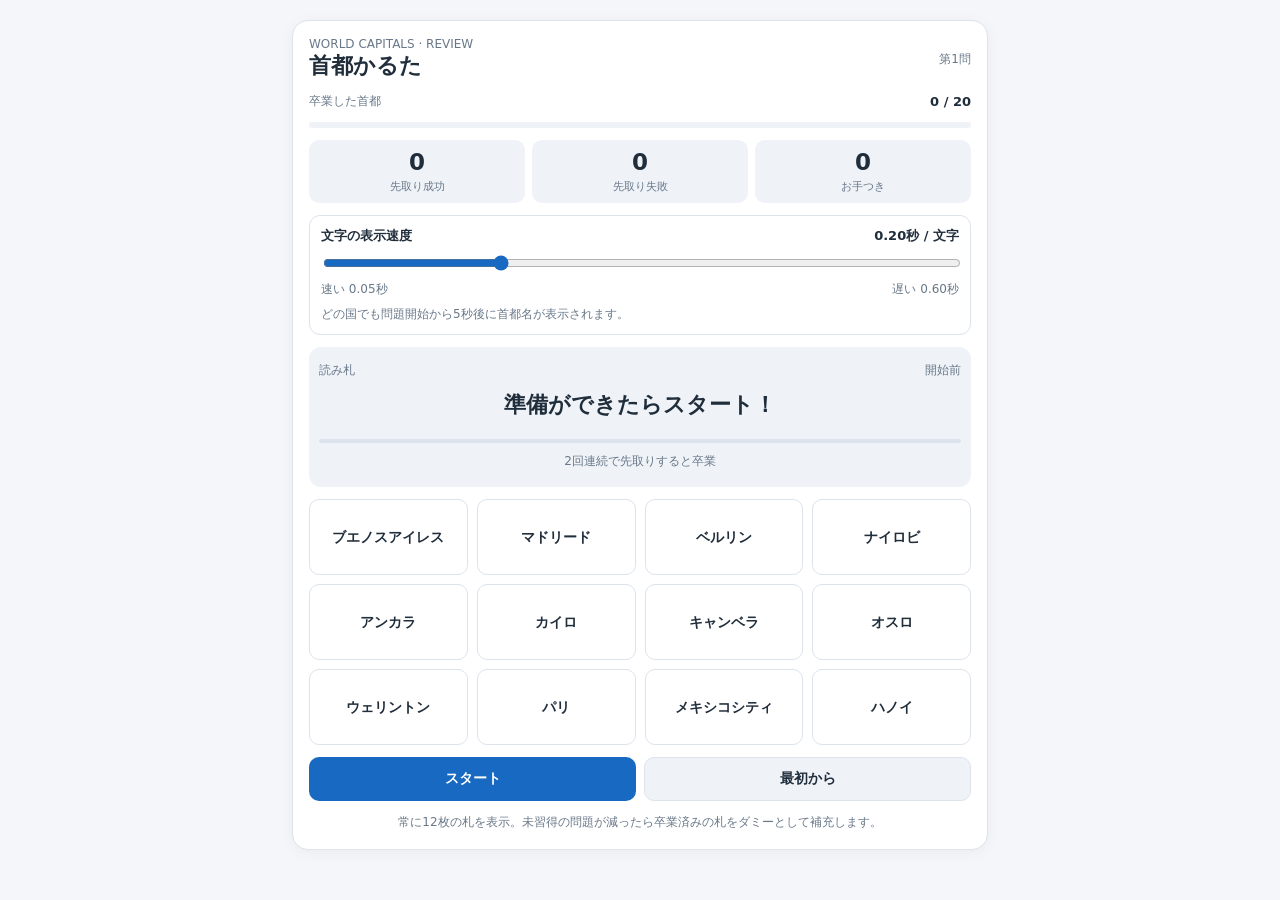
==== capital-karuta.html @ da80e565 "Initial commit: document and prepare capital karuta for Pages" ====
<!doctype html>
<html lang="ja">
<head>
<meta charset="utf-8">
<meta name="viewport" content="width=device-width,initial-scale=1,viewport-fit=cover">
<title>CAPITAL KARUTA｜首都かるた</title>
<style>
:root{color-scheme:light;--bg:#f4f6f9;--card:#fff;--panel:#eff3f8;--text:#202d3b;--muted:#697889;--border:#dce3ec;--accent:#1769c2;--green:#168558}
*{box-sizing:border-box}
body{margin:0;background:var(--bg);color:var(--text);font-family:system-ui,-apple-system,"Hiragino Kaku Gothic ProN","Yu Gothic",sans-serif}
main{max-width:720px;margin:20px auto;padding:0 12px 24px}
.panel{background:var(--card);border:1px solid var(--border);border-radius:16px;padding:16px;display:grid;gap:12px;box-shadow:0 3px 16px #1b33450b}
.top,.spread{display:flex;align-items:center;justify-content:space-between;gap:10px}
.muted{color:var(--muted);font-size:12px}.heading{font-size:22px;font-weight:800}
.track{height:6px;border-radius:99px;background:var(--panel);overflow:hidden}.track>div{height:100%;width:0;background:var(--green);transition:width .2s}
.stats{display:grid;grid-template-columns:repeat(3,minmax(0,1fr));gap:7px}.stat{background:var(--panel);border-radius:10px;text-align:center;padding:9px 3px}.stat strong{font-size:23px;display:block;font-variant-numeric:tabular-nums}.stat span{font-size:11px;color:var(--muted)}
.settings{border:1px solid var(--border);border-radius:11px;padding:11px;display:grid;gap:8px}input[type=range]{width:100%;accent-color:var(--accent)}
.reader{background:var(--panel);border-radius:12px;padding:14px 10px;text-align:center;display:grid;gap:9px;min-height:140px;align-content:center}.sentence{font-size:clamp(17px,4vw,22px);font-weight:750;line-height:1.5;min-height:42px;overflow-wrap:anywhere}.clockline{height:4px;background:var(--border);border-radius:8px;overflow:hidden}.clockline>div{height:100%;width:0;background:var(--green)}.status{color:var(--muted);font-size:12px;min-height:20px;line-height:1.5}
.cards{display:grid;grid-template-columns:repeat(3,minmax(0,1fr));gap:7px}.tile{font:inherit;color:var(--text);background:var(--card);border:1px solid var(--border);border-radius:10px;padding:6px 3px;min-height:68px;line-height:1.3;font-size:clamp(11px,2.8vw,14px);font-weight:650;overflow-wrap:anywhere;cursor:pointer;touch-action:manipulation}.tile:disabled{cursor:default}.tile:not(:disabled):active{transform:scale(.97)}.tile.bad{border-color:#c9694e;background:#cd694b2e}.tile.good{border:2px solid var(--green);background:#16a76524}.tile.bye{border:2px solid var(--green);background:#16a76535}
.buttons{display:flex;gap:8px}.btn{flex:1;font:inherit;font-weight:700;font-size:14px;padding:12px 8px;border-radius:10px;border:1px solid var(--border);background:var(--panel);color:var(--text);cursor:pointer}.btn.primary{background:var(--accent);color:#fff;border-color:transparent}.btn:disabled{opacity:.45;cursor:default}.hidden{display:none!important}.results{text-align:center;padding:18px 8px;display:grid;gap:12px}
@media(min-width:550px){.cards{grid-template-columns:repeat(4,minmax(0,1fr));gap:9px}.tile{min-height:76px}}@media(max-width:365px){.panel{padding:10px}.cards{gap:5px}.tile{min-height:60px}}@media(prefers-color-scheme:dark){:root{color-scheme:dark;--bg:#111820;--card:#1d2731;--panel:#283541;--text:#edf3fa;--muted:#b2c0cb;--border:#40505e;--accent:#377fd3;--green:#4cce99}}
</style>
</head>
<body>
<main>
<div class="panel">
  <div class="top"><div><div class="muted">WORLD CAPITALS · REVIEW</div><div class="heading">首都かるた</div></div><div class="muted" id="turn">第1問</div></div>
  <div class="spread"><span class="muted">卒業した首都</span><strong id="mastered" style="font-size:13px">0 / 20</strong></div>
  <div class="track"><div id="progress"></div></div>
  <div class="stats"><div class="stat"><strong id="early">0</strong><span>先取り成功</span></div><div class="stat"><strong id="late">0</strong><span>先取り失敗</span></div><div class="stat"><strong id="wrong">0</strong><span>お手つき</span></div></div>
  <div class="settings"><div class="spread"><strong style="font-size:13px">文字の表示速度</strong><strong id="speed-text" style="font-size:13px">0.20秒 / 文字</strong></div><input id="speed" type="range" min="50" max="600" step="25" value="200" aria-label="文字の表示速度"><div class="spread muted"><span>速い 0.05秒</span><span>遅い 0.60秒</span></div><div class="muted">どの国でも問題開始から5秒後に首都名が表示されます。</div></div>
  <div id="play" style="display:grid;gap:12px"><div class="reader"><div class="spread"><span class="muted">読み札</span><span class="muted" id="clock">開始前</span></div><div class="sentence" id="sentence">準備ができたらスタート！</div><div class="clockline"><div id="timefill"></div></div><div class="status" id="status" aria-live="polite">2回連続で先取りすると卒業</div></div><div class="cards" id="cards"></div><div class="buttons"><button class="btn primary" id="start">スタート</button><button class="btn" id="reset">最初から</button></div></div>
  <div id="finish" class="results hidden"><div style="font-size:36px">🏆</div><div style="font-size:23px;font-weight:800">全20か国を卒業！</div><div id="summary" style="font-size:14px;line-height:1.9"></div><button class="btn primary" id="again">もう一度遊ぶ</button></div>
  <div class="muted" style="text-align:center;line-height:1.65">常に12枚の札を表示。未習得の問題が減ったら卒業済みの札をダミーとして補充します。</div>
</div>
</main>
<script>
(()=>{'use strict';
const $=id=>document.getElementById(id);
const raw=[
 ['オーストラリア','キャンベラ'],['カナダ','オタワ'],
 ['ブラジル','ブラジリア'],['トルコ','アンカラ'],
 ['モロッコ','ラバト'],['エジプト','カイロ'],
 ['ケニア','ナイロビ'],['タイ','バンコク'],
 ['ベトナム','ハノイ'],['韓国','ソウル'],
 ['アルゼンチン','ブエノスアイレス'],
 ['ニュージーランド','ウェリントン'],
 ['フランス','パリ'],['イタリア','ローマ'],
 ['ドイツ','ベルリン'],['スペイン','マドリード'],
 ['インド','ニューデリー'],['フィリピン','マニラ'],
 ['ノルウェー','オスロ'],['メキシコ','メキシコシティ']
];
const shuffle=arr=>{const a=[...arr];for(let i=a.length-1;i>0;i--){const j=Math.floor(Math.random()*(i+1));[a[i],a[j]]=[a[j],a[i]]}return a};
let all=[],waiting=[],slots=[],current=null,mode='idle';
let speed=200,turn=0,mastered=0,early=0,late=0,wrong=0,wrongThis=0;
let previousId=-1,startedAt=0,readTimer=null,advanceTimer=null,feedbackTimers=[];
function clearTimers(){if(readTimer!==null)clearInterval(readTimer);if(advanceTimer!==null)clearTimeout(advanceTimer);feedbackTimers.forEach(clearTimeout);feedbackTimers=[];readTimer=null;advanceTimer=null}
function newItem(pair,id){return{id,country:pair[0],capital:pair[1],streak:0,attempts:0,due:0,mastered:false}}
function stats(){$('turn').textContent='第'+(turn+1)+'問';$('mastered').textContent=mastered+' / '+all.length;$('progress').style.width=(100*mastered/all.length)+'%';$('early').textContent=early;$('late').textContent=late;$('wrong').textContent=wrong}
function makeTile(entry){const b=document.createElement('button');b.type='button';b.className='tile';b.textContent=entry.item.capital;b.disabled=mode!=='reading';b.addEventListener('click',()=>pick(entry,b));entry.button=b;return b}
function init(){clearTimers();all=raw.map(newItem);const shuffled=shuffle(all);slots=shuffled.slice(0,12).map(item=>({item,dummy:false,button:null}));waiting=shuffled.slice(12);mode='idle';current=null;turn=mastered=early=late=wrong=0;previousId=-1;$('play').classList.remove('hidden');$('finish').classList.add('hidden');$('sentence').textContent='準備ができたらスタート！';$('status').textContent='2回連続で先取りすると卒業';$('clock').textContent='開始前';$('timefill').style.width='0%';$('start').textContent='スタート';$('start').disabled=false;$('cards').replaceChildren();slots.forEach(entry=>$('cards').appendChild(makeTile(entry)));stats()}
function chooseQuestion(){const candidates=slots.filter(s=>!s.dummy).map(s=>s.item);if(!candidates.length)return null;let eligible=candidates.filter(x=>x.due<=turn);if(!eligible.length){const soonest=Math.min(...candidates.map(x=>x.due));eligible=candidates.filter(x=>x.due===soonest)}const others=eligible.filter(x=>x.id!==previousId);if(others.length)eligible=others;const seen=eligible.filter(x=>x.attempts>0),fresh=eligible.filter(x=>x.attempts===0);if(seen.length&&fresh.length)eligible=Math.random()<.7?seen:fresh;return shuffle(eligible)[0]}
function sentence(x){return x.country+'の首都は'+x.capital+'。'}
function renderReading(){if(mode!=='reading')return;const elapsed=performance.now()-startedAt;const prefix=Array.from(current.country+'の首都は');const suffix=Array.from(current.capital+'。');const prefixInterval=Math.min(speed,4700/prefix.length);let out='';if(elapsed<5000){const n=Math.min(prefix.length,Math.floor(elapsed/prefixInterval)+1);out=prefix.slice(0,n).join('');if(n===prefix.length)out+='……';$('clock').textContent=((5000-elapsed)/1000).toFixed(1)+'秒';$('timefill').style.width=(100*elapsed/5000)+'%'}else{const n=Math.min(suffix.length,Math.floor((elapsed-5000)/speed)+1);out=prefix.join('')+suffix.slice(0,n).join('');$('timefill').style.width='100%';$('clock').textContent=n===suffix.length?'読了':'答え表示中';if(n===suffix.length){clearInterval(readTimer);readTimer=null;$('status').textContent='首都名が表示されました。札を探そう！'}}$('sentence').textContent=out}
function begin(){clearTimers();if(mastered===all.length){finish();return}current=chooseQuestion();if(!current){finish();return}mode='reading';wrongThis=0;$('sentence').textContent='▍';$('clock').textContent='5.0秒';$('timefill').style.width='0%';$('status').textContent=current.attempts>0?'復習問題。先取りできるかな？':'わかったら札をタップ！';$('start').disabled=true;$('start').textContent='進行中';slots.forEach(s=>{s.button.disabled=false;s.button.classList.remove('bad','good','bye')});stats();startedAt=performance.now();renderReading();readTimer=setInterval(renderReading,40)}
function replaceGraduated(item){const pos=slots.findIndex(s=>s.item===item&&!s.dummy);if(pos<0)return;const old=slots[pos];let replacement;if(waiting.length){replacement={item:waiting.shift(),dummy:false,button:null}}else{const visibleIds=new Set(slots.filter((s,i)=>i!==pos).map(s=>s.item.id));const options=all.filter(x=>x.mastered&&!visibleIds.has(x.id));const dummy=shuffle(options)[0]||item;replacement={item:dummy,dummy:true,button:null}}slots[pos]=replacement;old.button.replaceWith(makeTile(replacement))}
function pick(entry,b){if(mode!=='reading'||b.disabled)return;if(entry.item!==current||entry.dummy){wrong++;wrongThis++;stats();b.classList.add('bad');const task=setTimeout(()=>b.classList.remove('bad'),350);feedbackTimers.push(task);$('status').textContent='お手つき！ 別の札を探そう';return}const success=performance.now()-startedAt<5000&&wrongThis===0;clearTimers();mode='answered';current.attempts++;if(success){early++;current.streak++}else{late++;current.streak=0}slots.forEach(s=>s.button.disabled=true);b.classList.add('good');$('sentence').textContent=sentence(current);$('clock').textContent=success?'先取り成功':'正解';$('timefill').style.width='100%';const graduation=current.streak>=2;if(graduation){current.mastered=true;mastered++;b.classList.add('bye');$('status').textContent='🎉 2回連続先取り！ この首都は卒業！'}else if(success){$('status').textContent='★ 先取り成功！ あと1回で卒業'}else{$('status').textContent='答えを確認。数問後に復習しよう'}const finishedItem=current;previousId=finishedItem.id;turn++;if(!graduation)finishedItem.due=turn+2+Math.floor(Math.random()*3);stats();advanceTimer=setTimeout(()=>{if(graduation)replaceGraduated(finishedItem);if(mastered===all.length)finish();else begin()},950)}
function finish(){clearTimers();mode='finished';$('play').classList.add('hidden');$('finish').classList.remove('hidden');$('progress').style.width='100%';$('mastered').textContent=all.length+' / '+all.length;$('summary').innerHTML='出題数：<strong>'+turn+'問</strong><br>先取り成功：<strong>'+early+'回</strong><br>先取り失敗：<strong>'+late+'回</strong><br>お手つき：<strong>'+wrong+'回</strong>'}
$('start').addEventListener('click',()=>{if(mode==='idle')begin()});$('reset').addEventListener('click',init);$('again').addEventListener('click',init);$('speed').addEventListener('input',e=>{speed=Number(e.target.value);$('speed-text').textContent=(speed/1000).toFixed(2)+'秒 / 文字'});init();
})();
</script>
</body>
</html>
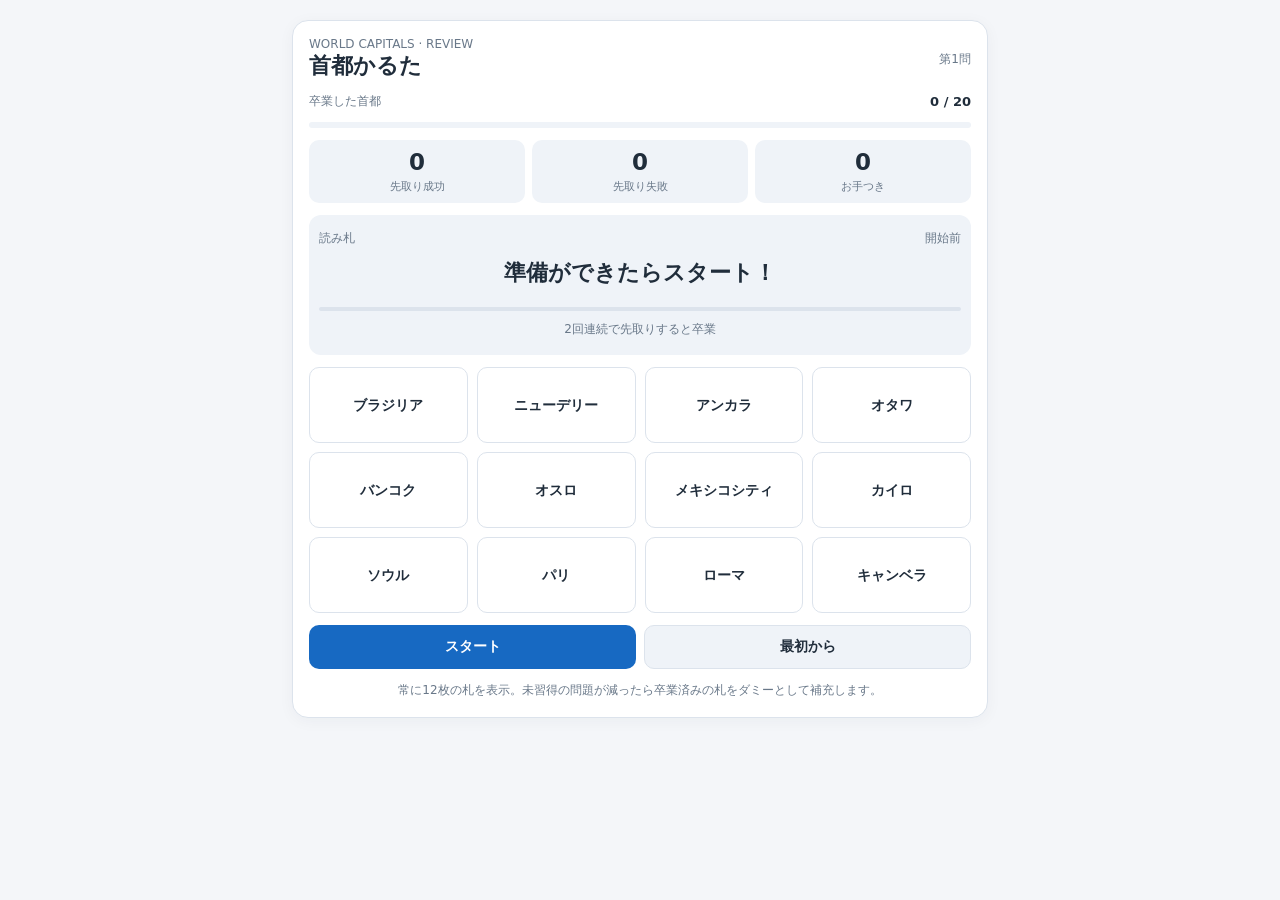
==== commit ff435b19: "Fix reading speed at 0.4 seconds and remove speed controls" ====
--- a/capital-karuta.html
+++ b/capital-karuta.html
@@ -14,7 +14,6 @@
 .muted{color:var(--muted);font-size:12px}.heading{font-size:22px;font-weight:800}
 .track{height:6px;border-radius:99px;background:var(--panel);overflow:hidden}.track>div{height:100%;width:0;background:var(--green);transition:width .2s}
 .stats{display:grid;grid-template-columns:repeat(3,minmax(0,1fr));gap:7px}.stat{background:var(--panel);border-radius:10px;text-align:center;padding:9px 3px}.stat strong{font-size:23px;display:block;font-variant-numeric:tabular-nums}.stat span{font-size:11px;color:var(--muted)}
-.settings{border:1px solid var(--border);border-radius:11px;padding:11px;display:grid;gap:8px}input[type=range]{width:100%;accent-color:var(--accent)}
 .reader{background:var(--panel);border-radius:12px;padding:14px 10px;text-align:center;display:grid;gap:9px;min-height:140px;align-content:center}.sentence{font-size:clamp(17px,4vw,22px);font-weight:750;line-height:1.5;min-height:42px;overflow-wrap:anywhere}.clockline{height:4px;background:var(--border);border-radius:8px;overflow:hidden}.clockline>div{height:100%;width:0;background:var(--green)}.status{color:var(--muted);font-size:12px;min-height:20px;line-height:1.5}
 .cards{display:grid;grid-template-columns:repeat(3,minmax(0,1fr));gap:7px}.tile{font:inherit;color:var(--text);background:var(--card);border:1px solid var(--border);border-radius:10px;padding:6px 3px;min-height:68px;line-height:1.3;font-size:clamp(11px,2.8vw,14px);font-weight:650;overflow-wrap:anywhere;cursor:pointer;touch-action:manipulation}.tile:disabled{cursor:default}.tile:not(:disabled):active{transform:scale(.97)}.tile.bad{border-color:#c9694e;background:#cd694b2e}.tile.good{border:2px solid var(--green);background:#16a76524}.tile.bye{border:2px solid var(--green);background:#16a76535}
 .buttons{display:flex;gap:8px}.btn{flex:1;font:inherit;font-weight:700;font-size:14px;padding:12px 8px;border-radius:10px;border:1px solid var(--border);background:var(--panel);color:var(--text);cursor:pointer}.btn.primary{background:var(--accent);color:#fff;border-color:transparent}.btn:disabled{opacity:.45;cursor:default}.hidden{display:none!important}.results{text-align:center;padding:18px 8px;display:grid;gap:12px}
@@ -28,7 +27,6 @@
   <div class="spread"><span class="muted">卒業した首都</span><strong id="mastered" style="font-size:13px">0 / 20</strong></div>
   <div class="track"><div id="progress"></div></div>
   <div class="stats"><div class="stat"><strong id="early">0</strong><span>先取り成功</span></div><div class="stat"><strong id="late">0</strong><span>先取り失敗</span></div><div class="stat"><strong id="wrong">0</strong><span>お手つき</span></div></div>
-  <div class="settings"><div class="spread"><strong style="font-size:13px">文字の表示速度</strong><strong id="speed-text" style="font-size:13px">0.20秒 / 文字</strong></div><input id="speed" type="range" min="50" max="600" step="25" value="200" aria-label="文字の表示速度"><div class="spread muted"><span>速い 0.05秒</span><span>遅い 0.60秒</span></div><div class="muted">どの国でも問題開始から5秒後に首都名が表示されます。</div></div>
   <div id="play" style="display:grid;gap:12px"><div class="reader"><div class="spread"><span class="muted">読み札</span><span class="muted" id="clock">開始前</span></div><div class="sentence" id="sentence">準備ができたらスタート！</div><div class="clockline"><div id="timefill"></div></div><div class="status" id="status" aria-live="polite">2回連続で先取りすると卒業</div></div><div class="cards" id="cards"></div><div class="buttons"><button class="btn primary" id="start">スタート</button><button class="btn" id="reset">最初から</button></div></div>
   <div id="finish" class="results hidden"><div style="font-size:36px">🏆</div><div style="font-size:23px;font-weight:800">全20か国を卒業！</div><div id="summary" style="font-size:14px;line-height:1.9"></div><button class="btn primary" id="again">もう一度遊ぶ</button></div>
   <div class="muted" style="text-align:center;line-height:1.65">常に12枚の札を表示。未習得の問題が減ったら卒業済みの札をダミーとして補充します。</div>
@@ -52,7 +50,8 @@
 ];
 const shuffle=arr=>{const a=[...arr];for(let i=a.length-1;i>0;i--){const j=Math.floor(Math.random()*(i+1));[a[i],a[j]]=[a[j],a[i]]}return a};
 let all=[],waiting=[],slots=[],current=null,mode='idle';
-let speed=200,turn=0,mastered=0,early=0,late=0,wrong=0,wrongThis=0;
+const speed=400;
+let turn=0,mastered=0,early=0,late=0,wrong=0,wrongThis=0;
 let previousId=-1,startedAt=0,readTimer=null,advanceTimer=null,feedbackTimers=[];
 function clearTimers(){if(readTimer!==null)clearInterval(readTimer);if(advanceTimer!==null)clearTimeout(advanceTimer);feedbackTimers.forEach(clearTimeout);feedbackTimers=[];readTimer=null;advanceTimer=null}
 function newItem(pair,id){return{id,country:pair[0],capital:pair[1],streak:0,attempts:0,due:0,mastered:false}}
@@ -66,7 +65,7 @@
 function replaceGraduated(item){const pos=slots.findIndex(s=>s.item===item&&!s.dummy);if(pos<0)return;const old=slots[pos];let replacement;if(waiting.length){replacement={item:waiting.shift(),dummy:false,button:null}}else{const visibleIds=new Set(slots.filter((s,i)=>i!==pos).map(s=>s.item.id));const options=all.filter(x=>x.mastered&&!visibleIds.has(x.id));const dummy=shuffle(options)[0]||item;replacement={item:dummy,dummy:true,button:null}}slots[pos]=replacement;old.button.replaceWith(makeTile(replacement))}
 function pick(entry,b){if(mode!=='reading'||b.disabled)return;if(entry.item!==current||entry.dummy){wrong++;wrongThis++;stats();b.classList.add('bad');const task=setTimeout(()=>b.classList.remove('bad'),350);feedbackTimers.push(task);$('status').textContent='お手つき！ 別の札を探そう';return}const success=performance.now()-startedAt<5000&&wrongThis===0;clearTimers();mode='answered';current.attempts++;if(success){early++;current.streak++}else{late++;current.streak=0}slots.forEach(s=>s.button.disabled=true);b.classList.add('good');$('sentence').textContent=sentence(current);$('clock').textContent=success?'先取り成功':'正解';$('timefill').style.width='100%';const graduation=current.streak>=2;if(graduation){current.mastered=true;mastered++;b.classList.add('bye');$('status').textContent='🎉 2回連続先取り！ この首都は卒業！'}else if(success){$('status').textContent='★ 先取り成功！ あと1回で卒業'}else{$('status').textContent='答えを確認。数問後に復習しよう'}const finishedItem=current;previousId=finishedItem.id;turn++;if(!graduation)finishedItem.due=turn+2+Math.floor(Math.random()*3);stats();advanceTimer=setTimeout(()=>{if(graduation)replaceGraduated(finishedItem);if(mastered===all.length)finish();else begin()},950)}
 function finish(){clearTimers();mode='finished';$('play').classList.add('hidden');$('finish').classList.remove('hidden');$('progress').style.width='100%';$('mastered').textContent=all.length+' / '+all.length;$('summary').innerHTML='出題数：<strong>'+turn+'問</strong><br>先取り成功：<strong>'+early+'回</strong><br>先取り失敗：<strong>'+late+'回</strong><br>お手つき：<strong>'+wrong+'回</strong>'}
-$('start').addEventListener('click',()=>{if(mode==='idle')begin()});$('reset').addEventListener('click',init);$('again').addEventListener('click',init);$('speed').addEventListener('input',e=>{speed=Number(e.target.value);$('speed-text').textContent=(speed/1000).toFixed(2)+'秒 / 文字'});init();
+$('start').addEventListener('click',()=>{if(mode==='idle')begin()});$('reset').addEventListener('click',init);$('again').addEventListener('click',init);init();
 })();
 </script>
 </body>
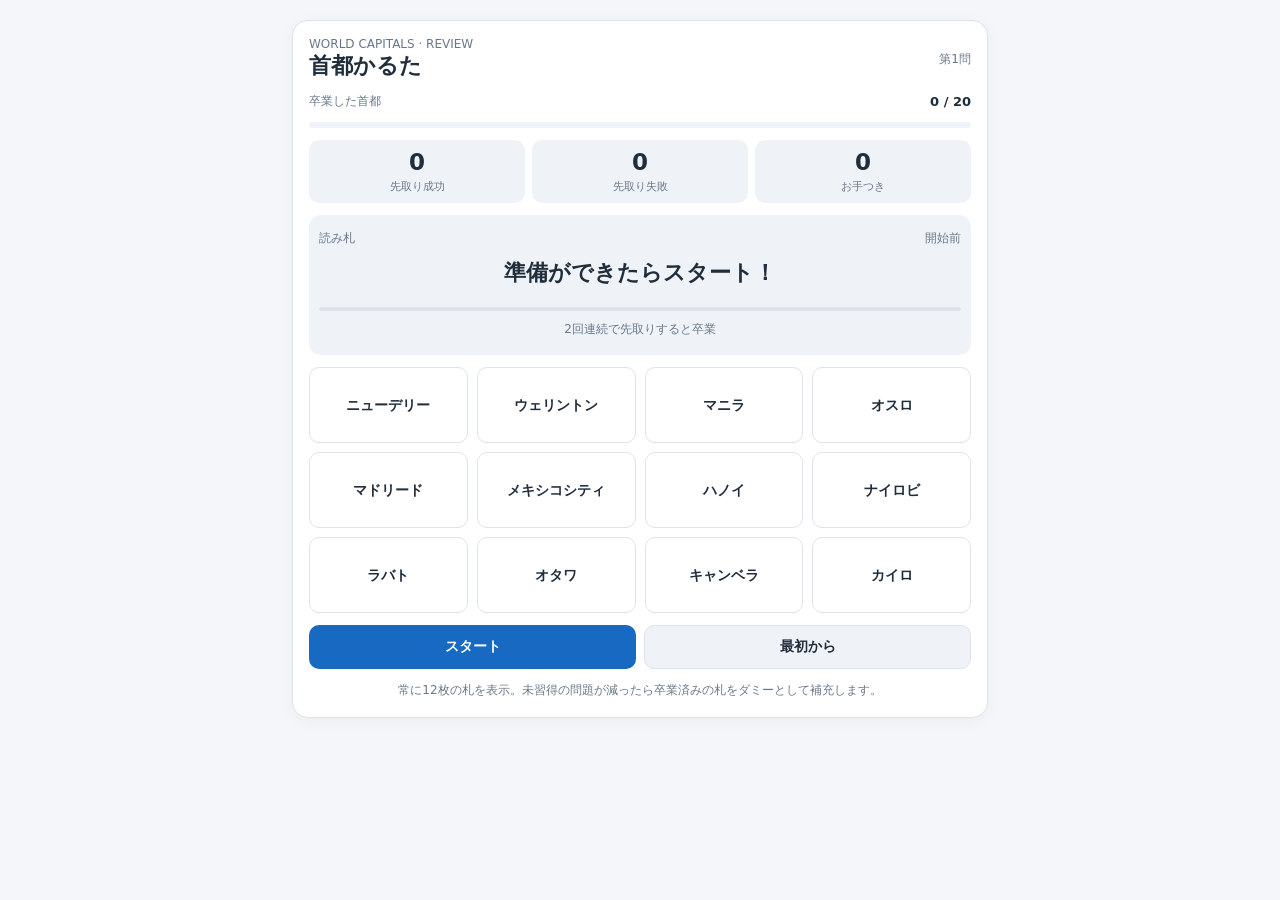
==== commit 5e24b0a4: "Extract game JavaScript into a separate file" ====
--- a/capital-karuta.html
+++ b/capital-karuta.html
@@ -32,41 +32,6 @@
   <div class="muted" style="text-align:center;line-height:1.65">常に12枚の札を表示。未習得の問題が減ったら卒業済みの札をダミーとして補充します。</div>
 </div>
 </main>
-<script>
-(()=>{'use strict';
-const $=id=>document.getElementById(id);
-const raw=[
- ['オーストラリア','キャンベラ'],['カナダ','オタワ'],
- ['ブラジル','ブラジリア'],['トルコ','アンカラ'],
- ['モロッコ','ラバト'],['エジプト','カイロ'],
- ['ケニア','ナイロビ'],['タイ','バンコク'],
- ['ベトナム','ハノイ'],['韓国','ソウル'],
- ['アルゼンチン','ブエノスアイレス'],
- ['ニュージーランド','ウェリントン'],
- ['フランス','パリ'],['イタリア','ローマ'],
- ['ドイツ','ベルリン'],['スペイン','マドリード'],
- ['インド','ニューデリー'],['フィリピン','マニラ'],
- ['ノルウェー','オスロ'],['メキシコ','メキシコシティ']
-];
-const shuffle=arr=>{const a=[...arr];for(let i=a.length-1;i>0;i--){const j=Math.floor(Math.random()*(i+1));[a[i],a[j]]=[a[j],a[i]]}return a};
-let all=[],waiting=[],slots=[],current=null,mode='idle';
-const speed=400;
-let turn=0,mastered=0,early=0,late=0,wrong=0,wrongThis=0;
-let previousId=-1,startedAt=0,readTimer=null,advanceTimer=null,feedbackTimers=[];
-function clearTimers(){if(readTimer!==null)clearInterval(readTimer);if(advanceTimer!==null)clearTimeout(advanceTimer);feedbackTimers.forEach(clearTimeout);feedbackTimers=[];readTimer=null;advanceTimer=null}
-function newItem(pair,id){return{id,country:pair[0],capital:pair[1],streak:0,attempts:0,due:0,mastered:false}}
-function stats(){$('turn').textContent='第'+(turn+1)+'問';$('mastered').textContent=mastered+' / '+all.length;$('progress').style.width=(100*mastered/all.length)+'%';$('early').textContent=early;$('late').textContent=late;$('wrong').textContent=wrong}
-function makeTile(entry){const b=document.createElement('button');b.type='button';b.className='tile';b.textContent=entry.item.capital;b.disabled=mode!=='reading';b.addEventListener('click',()=>pick(entry,b));entry.button=b;return b}
-function init(){clearTimers();all=raw.map(newItem);const shuffled=shuffle(all);slots=shuffled.slice(0,12).map(item=>({item,dummy:false,button:null}));waiting=shuffled.slice(12);mode='idle';current=null;turn=mastered=early=late=wrong=0;previousId=-1;$('play').classList.remove('hidden');$('finish').classList.add('hidden');$('sentence').textContent='準備ができたらスタート！';$('status').textContent='2回連続で先取りすると卒業';$('clock').textContent='開始前';$('timefill').style.width='0%';$('start').textContent='スタート';$('start').disabled=false;$('cards').replaceChildren();slots.forEach(entry=>$('cards').appendChild(makeTile(entry)));stats()}
-function chooseQuestion(){const candidates=slots.filter(s=>!s.dummy).map(s=>s.item);if(!candidates.length)return null;let eligible=candidates.filter(x=>x.due<=turn);if(!eligible.length){const soonest=Math.min(...candidates.map(x=>x.due));eligible=candidates.filter(x=>x.due===soonest)}const others=eligible.filter(x=>x.id!==previousId);if(others.length)eligible=others;const seen=eligible.filter(x=>x.attempts>0),fresh=eligible.filter(x=>x.attempts===0);if(seen.length&&fresh.length)eligible=Math.random()<.7?seen:fresh;return shuffle(eligible)[0]}
-function sentence(x){return x.country+'の首都は'+x.capital+'。'}
-function renderReading(){if(mode!=='reading')return;const elapsed=performance.now()-startedAt;const prefix=Array.from(current.country+'の首都は');const suffix=Array.from(current.capital+'。');const prefixInterval=Math.min(speed,4700/prefix.length);let out='';if(elapsed<5000){const n=Math.min(prefix.length,Math.floor(elapsed/prefixInterval)+1);out=prefix.slice(0,n).join('');if(n===prefix.length)out+='……';$('clock').textContent=((5000-elapsed)/1000).toFixed(1)+'秒';$('timefill').style.width=(100*elapsed/5000)+'%'}else{const n=Math.min(suffix.length,Math.floor((elapsed-5000)/speed)+1);out=prefix.join('')+suffix.slice(0,n).join('');$('timefill').style.width='100%';$('clock').textContent=n===suffix.length?'読了':'答え表示中';if(n===suffix.length){clearInterval(readTimer);readTimer=null;$('status').textContent='首都名が表示されました。札を探そう！'}}$('sentence').textContent=out}
-function begin(){clearTimers();if(mastered===all.length){finish();return}current=chooseQuestion();if(!current){finish();return}mode='reading';wrongThis=0;$('sentence').textContent='▍';$('clock').textContent='5.0秒';$('timefill').style.width='0%';$('status').textContent=current.attempts>0?'復習問題。先取りできるかな？':'わかったら札をタップ！';$('start').disabled=true;$('start').textContent='進行中';slots.forEach(s=>{s.button.disabled=false;s.button.classList.remove('bad','good','bye')});stats();startedAt=performance.now();renderReading();readTimer=setInterval(renderReading,40)}
-function replaceGraduated(item){const pos=slots.findIndex(s=>s.item===item&&!s.dummy);if(pos<0)return;const old=slots[pos];let replacement;if(waiting.length){replacement={item:waiting.shift(),dummy:false,button:null}}else{const visibleIds=new Set(slots.filter((s,i)=>i!==pos).map(s=>s.item.id));const options=all.filter(x=>x.mastered&&!visibleIds.has(x.id));const dummy=shuffle(options)[0]||item;replacement={item:dummy,dummy:true,button:null}}slots[pos]=replacement;old.button.replaceWith(makeTile(replacement))}
-function pick(entry,b){if(mode!=='reading'||b.disabled)return;if(entry.item!==current||entry.dummy){wrong++;wrongThis++;stats();b.classList.add('bad');const task=setTimeout(()=>b.classList.remove('bad'),350);feedbackTimers.push(task);$('status').textContent='お手つき！ 別の札を探そう';return}const success=performance.now()-startedAt<5000&&wrongThis===0;clearTimers();mode='answered';current.attempts++;if(success){early++;current.streak++}else{late++;current.streak=0}slots.forEach(s=>s.button.disabled=true);b.classList.add('good');$('sentence').textContent=sentence(current);$('clock').textContent=success?'先取り成功':'正解';$('timefill').style.width='100%';const graduation=current.streak>=2;if(graduation){current.mastered=true;mastered++;b.classList.add('bye');$('status').textContent='🎉 2回連続先取り！ この首都は卒業！'}else if(success){$('status').textContent='★ 先取り成功！ あと1回で卒業'}else{$('status').textContent='答えを確認。数問後に復習しよう'}const finishedItem=current;previousId=finishedItem.id;turn++;if(!graduation)finishedItem.due=turn+2+Math.floor(Math.random()*3);stats();advanceTimer=setTimeout(()=>{if(graduation)replaceGraduated(finishedItem);if(mastered===all.length)finish();else begin()},950)}
-function finish(){clearTimers();mode='finished';$('play').classList.add('hidden');$('finish').classList.remove('hidden');$('progress').style.width='100%';$('mastered').textContent=all.length+' / '+all.length;$('summary').innerHTML='出題数：<strong>'+turn+'問</strong><br>先取り成功：<strong>'+early+'回</strong><br>先取り失敗：<strong>'+late+'回</strong><br>お手つき：<strong>'+wrong+'回</strong>'}
-$('start').addEventListener('click',()=>{if(mode==='idle')begin()});$('reset').addEventListener('click',init);$('again').addEventListener('click',init);init();
-})();
-</script>
+<script src="capital-karuta.js"></script>
 </body>
 </html>
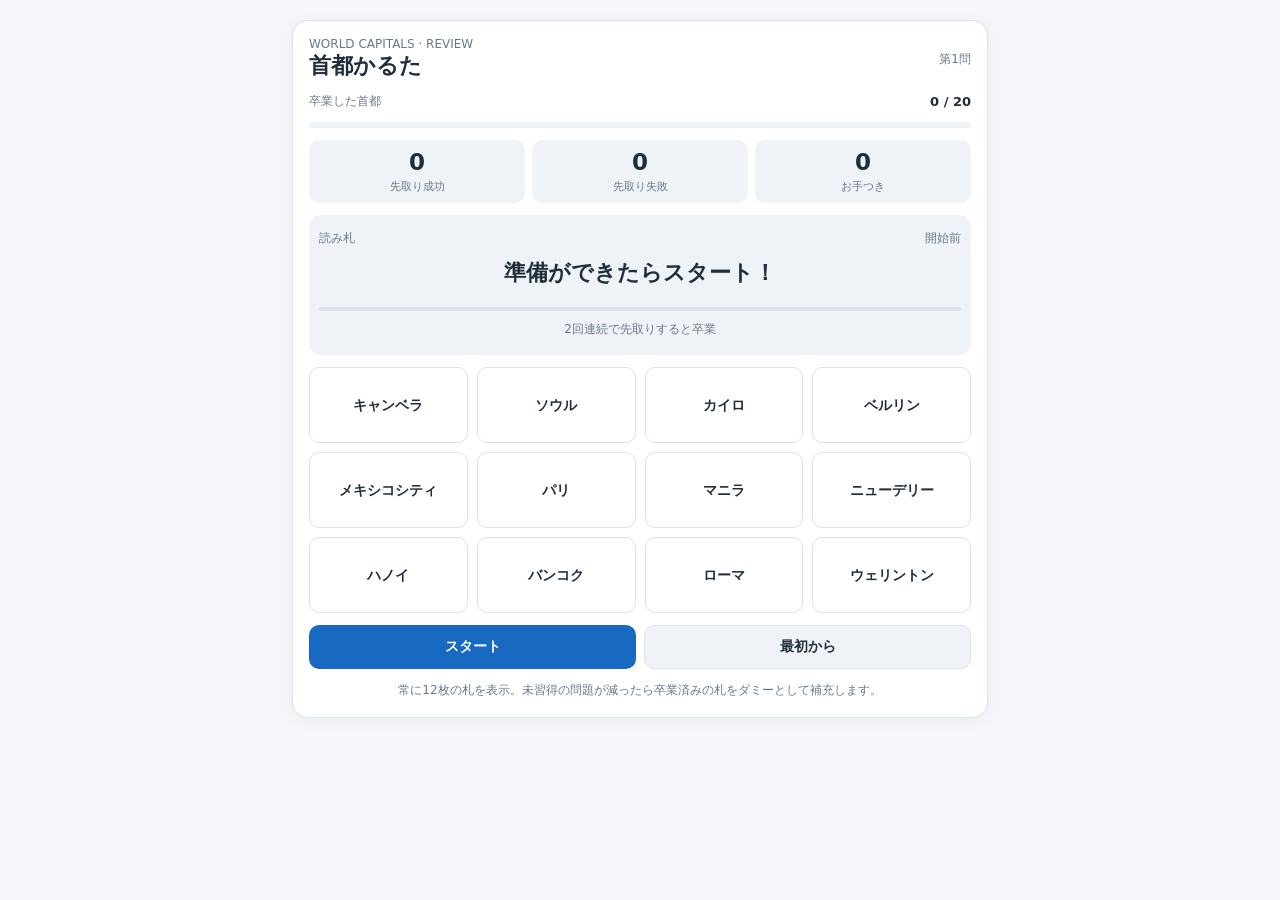
==== commit e7f2db3f: "Extract styles into a separate CSS file" ====
--- a/capital-karuta.html
+++ b/capital-karuta.html
@@ -4,32 +4,18 @@
 <meta charset="utf-8">
 <meta name="viewport" content="width=device-width,initial-scale=1,viewport-fit=cover">
 <title>CAPITAL KARUTA｜首都かるた</title>
-<style>
-:root{color-scheme:light;--bg:#f4f6f9;--card:#fff;--panel:#eff3f8;--text:#202d3b;--muted:#697889;--border:#dce3ec;--accent:#1769c2;--green:#168558}
-*{box-sizing:border-box}
-body{margin:0;background:var(--bg);color:var(--text);font-family:system-ui,-apple-system,"Hiragino Kaku Gothic ProN","Yu Gothic",sans-serif}
-main{max-width:720px;margin:20px auto;padding:0 12px 24px}
-.panel{background:var(--card);border:1px solid var(--border);border-radius:16px;padding:16px;display:grid;gap:12px;box-shadow:0 3px 16px #1b33450b}
-.top,.spread{display:flex;align-items:center;justify-content:space-between;gap:10px}
-.muted{color:var(--muted);font-size:12px}.heading{font-size:22px;font-weight:800}
-.track{height:6px;border-radius:99px;background:var(--panel);overflow:hidden}.track>div{height:100%;width:0;background:var(--green);transition:width .2s}
-.stats{display:grid;grid-template-columns:repeat(3,minmax(0,1fr));gap:7px}.stat{background:var(--panel);border-radius:10px;text-align:center;padding:9px 3px}.stat strong{font-size:23px;display:block;font-variant-numeric:tabular-nums}.stat span{font-size:11px;color:var(--muted)}
-.reader{background:var(--panel);border-radius:12px;padding:14px 10px;text-align:center;display:grid;gap:9px;min-height:140px;align-content:center}.sentence{font-size:clamp(17px,4vw,22px);font-weight:750;line-height:1.5;min-height:42px;overflow-wrap:anywhere}.clockline{height:4px;background:var(--border);border-radius:8px;overflow:hidden}.clockline>div{height:100%;width:0;background:var(--green)}.status{color:var(--muted);font-size:12px;min-height:20px;line-height:1.5}
-.cards{display:grid;grid-template-columns:repeat(3,minmax(0,1fr));gap:7px}.tile{font:inherit;color:var(--text);background:var(--card);border:1px solid var(--border);border-radius:10px;padding:6px 3px;min-height:68px;line-height:1.3;font-size:clamp(11px,2.8vw,14px);font-weight:650;overflow-wrap:anywhere;cursor:pointer;touch-action:manipulation}.tile:disabled{cursor:default}.tile:not(:disabled):active{transform:scale(.97)}.tile.bad{border-color:#c9694e;background:#cd694b2e}.tile.good{border:2px solid var(--green);background:#16a76524}.tile.bye{border:2px solid var(--green);background:#16a76535}
-.buttons{display:flex;gap:8px}.btn{flex:1;font:inherit;font-weight:700;font-size:14px;padding:12px 8px;border-radius:10px;border:1px solid var(--border);background:var(--panel);color:var(--text);cursor:pointer}.btn.primary{background:var(--accent);color:#fff;border-color:transparent}.btn:disabled{opacity:.45;cursor:default}.hidden{display:none!important}.results{text-align:center;padding:18px 8px;display:grid;gap:12px}
-@media(min-width:550px){.cards{grid-template-columns:repeat(4,minmax(0,1fr));gap:9px}.tile{min-height:76px}}@media(max-width:365px){.panel{padding:10px}.cards{gap:5px}.tile{min-height:60px}}@media(prefers-color-scheme:dark){:root{color-scheme:dark;--bg:#111820;--card:#1d2731;--panel:#283541;--text:#edf3fa;--muted:#b2c0cb;--border:#40505e;--accent:#377fd3;--green:#4cce99}}
-</style>
+<link rel="stylesheet" href="capital-karuta.css">
 </head>
 <body>
 <main>
 <div class="panel">
   <div class="top"><div><div class="muted">WORLD CAPITALS · REVIEW</div><div class="heading">首都かるた</div></div><div class="muted" id="turn">第1問</div></div>
-  <div class="spread"><span class="muted">卒業した首都</span><strong id="mastered" style="font-size:13px">0 / 20</strong></div>
+  <div class="spread"><span class="muted">卒業した首都</span><strong id="mastered" class="text-small">0 / 20</strong></div>
   <div class="track"><div id="progress"></div></div>
   <div class="stats"><div class="stat"><strong id="early">0</strong><span>先取り成功</span></div><div class="stat"><strong id="late">0</strong><span>先取り失敗</span></div><div class="stat"><strong id="wrong">0</strong><span>お手つき</span></div></div>
-  <div id="play" style="display:grid;gap:12px"><div class="reader"><div class="spread"><span class="muted">読み札</span><span class="muted" id="clock">開始前</span></div><div class="sentence" id="sentence">準備ができたらスタート！</div><div class="clockline"><div id="timefill"></div></div><div class="status" id="status" aria-live="polite">2回連続で先取りすると卒業</div></div><div class="cards" id="cards"></div><div class="buttons"><button class="btn primary" id="start">スタート</button><button class="btn" id="reset">最初から</button></div></div>
-  <div id="finish" class="results hidden"><div style="font-size:36px">🏆</div><div style="font-size:23px;font-weight:800">全20か国を卒業！</div><div id="summary" style="font-size:14px;line-height:1.9"></div><button class="btn primary" id="again">もう一度遊ぶ</button></div>
-  <div class="muted" style="text-align:center;line-height:1.65">常に12枚の札を表示。未習得の問題が減ったら卒業済みの札をダミーとして補充します。</div>
+  <div id="play" class="play-layout"><div class="reader"><div class="spread"><span class="muted">読み札</span><span class="muted" id="clock">開始前</span></div><div class="sentence" id="sentence">準備ができたらスタート！</div><div class="clockline"><div id="timefill"></div></div><div class="status" id="status" aria-live="polite">2回連続で先取りすると卒業</div></div><div class="cards" id="cards"></div><div class="buttons"><button class="btn primary" id="start">スタート</button><button class="btn" id="reset">最初から</button></div></div>
+  <div id="finish" class="results hidden"><div class="trophy">🏆</div><div class="result-heading">全20か国を卒業！</div><div id="summary" class="result-summary"></div><button class="btn primary" id="again">もう一度遊ぶ</button></div>
+  <div class="muted footer-note">常に12枚の札を表示。未習得の問題が減ったら卒業済みの札をダミーとして補充します。</div>
 </div>
 </main>
 <script src="capital-karuta.js"></script>
--- a/capital-karuta.css
+++ b/capital-karuta.css
@@ -0,0 +1,19 @@
+:root{color-scheme:light;--bg:#f4f6f9;--card:#fff;--panel:#eff3f8;--text:#202d3b;--muted:#697889;--border:#dce3ec;--accent:#1769c2;--green:#168558}
+*{box-sizing:border-box}
+body{margin:0;background:var(--bg);color:var(--text);font-family:system-ui,-apple-system,"Hiragino Kaku Gothic ProN","Yu Gothic",sans-serif}
+main{max-width:720px;margin:20px auto;padding:0 12px 24px}
+.panel{background:var(--card);border:1px solid var(--border);border-radius:16px;padding:16px;display:grid;gap:12px;box-shadow:0 3px 16px #1b33450b}
+.top,.spread{display:flex;align-items:center;justify-content:space-between;gap:10px}
+.muted{color:var(--muted);font-size:12px}.heading{font-size:22px;font-weight:800}
+.track{height:6px;border-radius:99px;background:var(--panel);overflow:hidden}.track>div{height:100%;width:0;background:var(--green);transition:width .2s}
+.stats{display:grid;grid-template-columns:repeat(3,minmax(0,1fr));gap:7px}.stat{background:var(--panel);border-radius:10px;text-align:center;padding:9px 3px}.stat strong{font-size:23px;display:block;font-variant-numeric:tabular-nums}.stat span{font-size:11px;color:var(--muted)}
+.reader{background:var(--panel);border-radius:12px;padding:14px 10px;text-align:center;display:grid;gap:9px;min-height:140px;align-content:center}.sentence{font-size:clamp(17px,4vw,22px);font-weight:750;line-height:1.5;min-height:42px;overflow-wrap:anywhere}.clockline{height:4px;background:var(--border);border-radius:8px;overflow:hidden}.clockline>div{height:100%;width:0;background:var(--green)}.status{color:var(--muted);font-size:12px;min-height:20px;line-height:1.5}
+.cards{display:grid;grid-template-columns:repeat(3,minmax(0,1fr));gap:7px}.tile{font:inherit;color:var(--text);background:var(--card);border:1px solid var(--border);border-radius:10px;padding:6px 3px;min-height:68px;line-height:1.3;font-size:clamp(11px,2.8vw,14px);font-weight:650;overflow-wrap:anywhere;cursor:pointer;touch-action:manipulation}.tile:disabled{cursor:default}.tile:not(:disabled):active{transform:scale(.97)}.tile.bad{border-color:#c9694e;background:#cd694b2e}.tile.good{border:2px solid var(--green);background:#16a76524}.tile.bye{border:2px solid var(--green);background:#16a76535}
+.buttons{display:flex;gap:8px}.btn{flex:1;font:inherit;font-weight:700;font-size:14px;padding:12px 8px;border-radius:10px;border:1px solid var(--border);background:var(--panel);color:var(--text);cursor:pointer}.btn.primary{background:var(--accent);color:#fff;border-color:transparent}.btn:disabled{opacity:.45;cursor:default}.hidden{display:none!important}.results{text-align:center;padding:18px 8px;display:grid;gap:12px}
+@media(min-width:550px){.cards{grid-template-columns:repeat(4,minmax(0,1fr));gap:9px}.tile{min-height:76px}}@media(max-width:365px){.panel{padding:10px}.cards{gap:5px}.tile{min-height:60px}}@media(prefers-color-scheme:dark){:root{color-scheme:dark;--bg:#111820;--card:#1d2731;--panel:#283541;--text:#edf3fa;--muted:#b2c0cb;--border:#40505e;--accent:#377fd3;--green:#4cce99}}
+.text-small{font-size:13px}
+.play-layout{display:grid;gap:12px}
+.trophy{font-size:36px}
+.result-heading{font-size:23px;font-weight:800}
+.result-summary{font-size:14px;line-height:1.9}
+.footer-note{text-align:center;line-height:1.65}
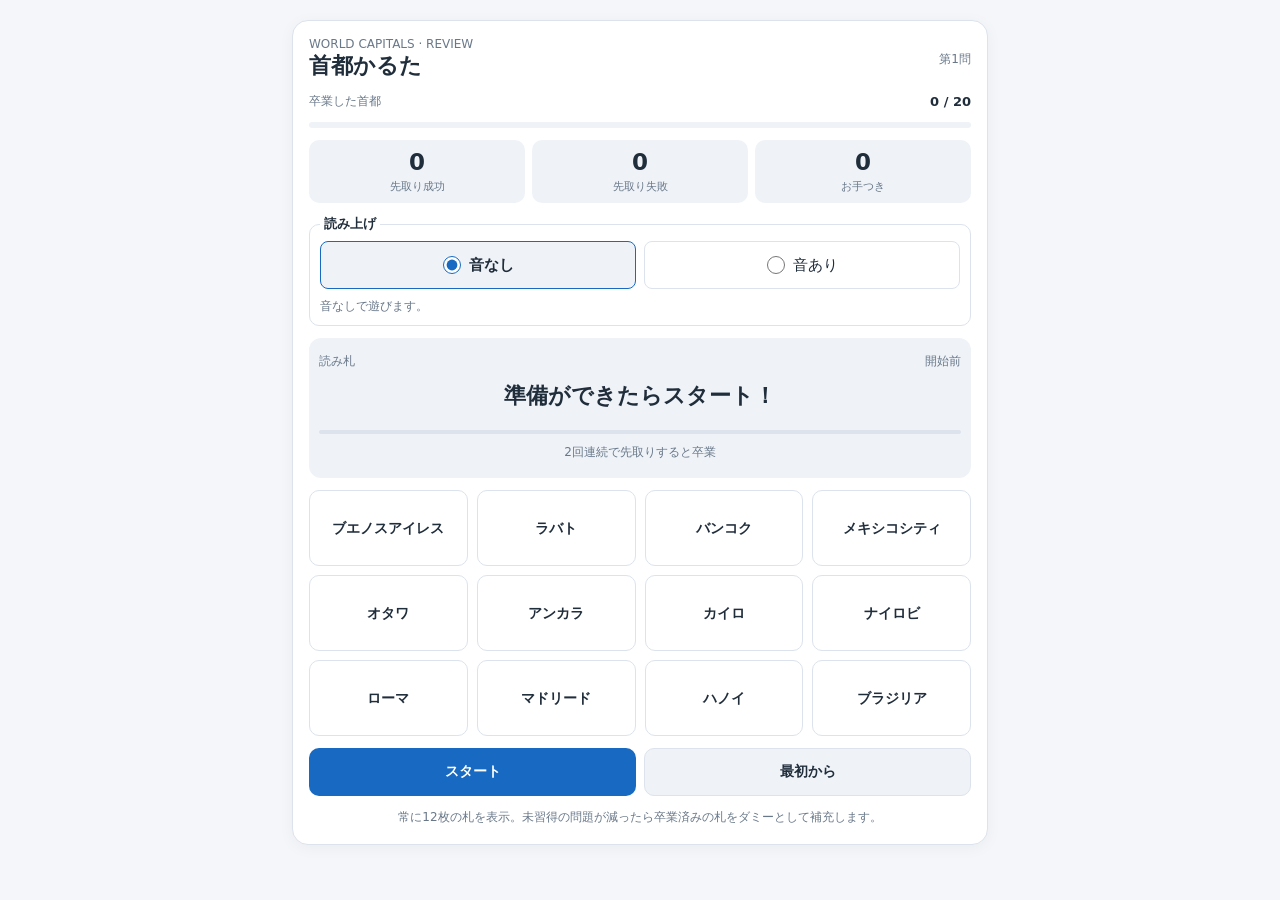
==== commit 35160482: "Add optional speech synthesis to the karuta game" ====
--- a/capital-karuta.html
+++ b/capital-karuta.html
@@ -13,6 +13,14 @@
   <div class="spread"><span class="muted">卒業した首都</span><strong id="mastered" class="text-small">0 / 20</strong></div>
   <div class="track"><div id="progress"></div></div>
   <div class="stats"><div class="stat"><strong id="early">0</strong><span>先取り成功</span></div><div class="stat"><strong id="late">0</strong><span>先取り失敗</span></div><div class="stat"><strong id="wrong">0</strong><span>お手つき</span></div></div>
+  <fieldset class="sound-settings">
+    <legend>読み上げ</legend>
+    <div class="sound-options">
+      <label><input type="radio" name="sound" id="sound-off" value="off" checked>音なし</label>
+      <label><input type="radio" name="sound" id="sound-on" value="on">音あり</label>
+    </div>
+    <p class="muted" id="sound-status" role="status" aria-live="polite">音なしで遊びます。</p>
+  </fieldset>
   <div id="play" class="play-layout"><div class="reader"><div class="spread"><span class="muted">読み札</span><span class="muted" id="clock">開始前</span></div><div class="sentence" id="sentence">準備ができたらスタート！</div><div class="clockline"><div id="timefill"></div></div><div class="status" id="status" aria-live="polite">2回連続で先取りすると卒業</div></div><div class="cards" id="cards"></div><div class="buttons"><button class="btn primary" id="start">スタート</button><button class="btn" id="reset">最初から</button></div></div>
   <div id="finish" class="results hidden"><div class="trophy">🏆</div><div class="result-heading">全20か国を卒業！</div><div id="summary" class="result-summary"></div><button class="btn primary" id="again">もう一度遊ぶ</button></div>
   <div class="muted footer-note">常に12枚の札を表示。未習得の問題が減ったら卒業済みの札をダミーとして補充します。</div>
--- a/capital-karuta.css
+++ b/capital-karuta.css
@@ -1,19 +1,68 @@
 :root{color-scheme:light;--bg:#f4f6f9;--card:#fff;--panel:#eff3f8;--text:#202d3b;--muted:#697889;--border:#dce3ec;--accent:#1769c2;--green:#168558}
 *{box-sizing:border-box}
+html{-webkit-text-size-adjust:100%;text-size-adjust:100%}
 body{margin:0;background:var(--bg);color:var(--text);font-family:system-ui,-apple-system,"Hiragino Kaku Gothic ProN","Yu Gothic",sans-serif}
-main{max-width:720px;margin:20px auto;padding:0 12px 24px}
+main{max-width:720px;margin:20px auto;padding:0 max(12px,env(safe-area-inset-right)) max(24px,env(safe-area-inset-bottom)) max(12px,env(safe-area-inset-left))}
 .panel{background:var(--card);border:1px solid var(--border);border-radius:16px;padding:16px;display:grid;gap:12px;box-shadow:0 3px 16px #1b33450b}
+.panel>*{min-width:0}
 .top,.spread{display:flex;align-items:center;justify-content:space-between;gap:10px}
 .muted{color:var(--muted);font-size:12px}.heading{font-size:22px;font-weight:800}
 .track{height:6px;border-radius:99px;background:var(--panel);overflow:hidden}.track>div{height:100%;width:0;background:var(--green);transition:width .2s}
 .stats{display:grid;grid-template-columns:repeat(3,minmax(0,1fr));gap:7px}.stat{background:var(--panel);border-radius:10px;text-align:center;padding:9px 3px}.stat strong{font-size:23px;display:block;font-variant-numeric:tabular-nums}.stat span{font-size:11px;color:var(--muted)}
 .reader{background:var(--panel);border-radius:12px;padding:14px 10px;text-align:center;display:grid;gap:9px;min-height:140px;align-content:center}.sentence{font-size:clamp(17px,4vw,22px);font-weight:750;line-height:1.5;min-height:42px;overflow-wrap:anywhere}.clockline{height:4px;background:var(--border);border-radius:8px;overflow:hidden}.clockline>div{height:100%;width:0;background:var(--green)}.status{color:var(--muted);font-size:12px;min-height:20px;line-height:1.5}
-.cards{display:grid;grid-template-columns:repeat(3,minmax(0,1fr));gap:7px}.tile{font:inherit;color:var(--text);background:var(--card);border:1px solid var(--border);border-radius:10px;padding:6px 3px;min-height:68px;line-height:1.3;font-size:clamp(11px,2.8vw,14px);font-weight:650;overflow-wrap:anywhere;cursor:pointer;touch-action:manipulation}.tile:disabled{cursor:default}.tile:not(:disabled):active{transform:scale(.97)}.tile.bad{border-color:#c9694e;background:#cd694b2e}.tile.good{border:2px solid var(--green);background:#16a76524}.tile.bye{border:2px solid var(--green);background:#16a76535}
-.buttons{display:flex;gap:8px}.btn{flex:1;font:inherit;font-weight:700;font-size:14px;padding:12px 8px;border-radius:10px;border:1px solid var(--border);background:var(--panel);color:var(--text);cursor:pointer}.btn.primary{background:var(--accent);color:#fff;border-color:transparent}.btn:disabled{opacity:.45;cursor:default}.hidden{display:none!important}.results{text-align:center;padding:18px 8px;display:grid;gap:12px}
-@media(min-width:550px){.cards{grid-template-columns:repeat(4,minmax(0,1fr));gap:9px}.tile{min-height:76px}}@media(max-width:365px){.panel{padding:10px}.cards{gap:5px}.tile{min-height:60px}}@media(prefers-color-scheme:dark){:root{color-scheme:dark;--bg:#111820;--card:#1d2731;--panel:#283541;--text:#edf3fa;--muted:#b2c0cb;--border:#40505e;--accent:#377fd3;--green:#4cce99}}
+.cards{display:grid;grid-template-columns:repeat(3,minmax(0,1fr));gap:7px}.tile{font:inherit;color:var(--text);background:var(--card);border:1px solid var(--border);border-radius:10px;padding:8px 6px;min-width:0;min-height:68px;line-height:1.3;font-size:14px;font-weight:650;overflow-wrap:anywhere;cursor:pointer;touch-action:manipulation}.tile:disabled{cursor:default}.tile:not(:disabled):active{transform:scale(.97)}.tile.bad{border-color:#c9694e;background:#cd694b2e}.tile.good{border:2px solid var(--green);background:#16a76524}.tile.bye{border:2px solid var(--green);background:#16a76535}
+.buttons{display:flex;gap:8px}.btn{flex:1;min-width:0;min-height:48px;touch-action:manipulation;font:inherit;font-weight:700;font-size:14px;padding:12px 8px;border-radius:10px;border:1px solid var(--border);background:var(--panel);color:var(--text);cursor:pointer}.btn.primary{background:var(--accent);color:#fff;border-color:transparent}.btn:disabled{opacity:.45;cursor:default}.hidden{display:none!important}.results{text-align:center;padding:18px 8px;display:grid;gap:12px}
+@media(min-width:550px){.cards{grid-template-columns:repeat(4,minmax(0,1fr));gap:9px}.tile{min-height:76px}}@media(prefers-color-scheme:dark){:root{color-scheme:dark;--bg:#111820;--card:#1d2731;--panel:#283541;--text:#edf3fa;--muted:#b2c0cb;--border:#40505e;--accent:#377fd3;--green:#4cce99}}
 .text-small{font-size:13px}
 .play-layout{display:grid;gap:12px}
 .trophy{font-size:36px}
 .result-heading{font-size:23px;font-weight:800}
 .result-summary{font-size:14px;line-height:1.9}
 .footer-note{text-align:center;line-height:1.65}
+
+/* Keep touch targets and text readable on phones, including narrow screens. */
+.tile:focus-visible,.btn:focus-visible{
+  outline:3px solid var(--accent);
+  outline-offset:3px;
+}
+@media(max-width:549px){
+  main{
+    margin:0 auto;
+    padding-top:max(8px,env(safe-area-inset-top));
+    padding-right:max(8px,env(safe-area-inset-right));
+    padding-bottom:max(16px,env(safe-area-inset-bottom));
+    padding-left:max(8px,env(safe-area-inset-left));
+  }
+  .panel{padding:12px;gap:10px;border-radius:14px}
+  .top{gap:8px}
+  #turn{flex-shrink:0;font-variant-numeric:tabular-nums}
+  .heading{font-size:24px}
+  .stat{padding:7px 3px}
+  .stat span{font-size:12px}
+  .play-layout{gap:10px}
+  .reader{min-height:132px;padding:12px 10px;gap:8px}
+  .sentence{font-size:19px;min-height:57px}
+  .status{font-size:13px;min-height:39px}
+  .cards{gap:6px}
+  .tile{min-height:64px;font-size:clamp(14px,3.6vw,16px);line-height:1.45}
+  .btn{font-size:16px}
+  .footer-note{font-size:12px;overflow-wrap:anywhere}
+}
+@media(max-width:359px){
+  .panel{padding:10px}
+  .tile{padding:7px 4px}
+}
+@media(prefers-reduced-motion:reduce){
+  .track>div{transition:none}
+  .tile:not(:disabled):active{transform:none}
+}
+
+.sound-settings{margin:0;min-width:0;border:1px solid var(--border);border-radius:10px;padding:8px 10px 10px}
+.sound-settings legend{font-size:13px;font-weight:700;padding:0 4px}
+.sound-options{display:flex;gap:8px}
+.sound-options label{display:flex;align-items:center;justify-content:center;gap:8px;flex:1;min-height:48px;border:1px solid var(--border);border-radius:8px;cursor:pointer;font-size:15px;touch-action:manipulation}
+.sound-options label:has(input:checked){border-color:var(--accent);background:var(--panel);font-weight:700}
+.sound-options label:focus-within{outline:3px solid var(--accent);outline-offset:2px}
+.sound-options input{width:18px;height:18px;margin:0;accent-color:var(--accent)}
+.sound-settings p{margin:8px 0 0;line-height:1.5}
+.sound-options label:has(input:disabled){opacity:.5;cursor:default}
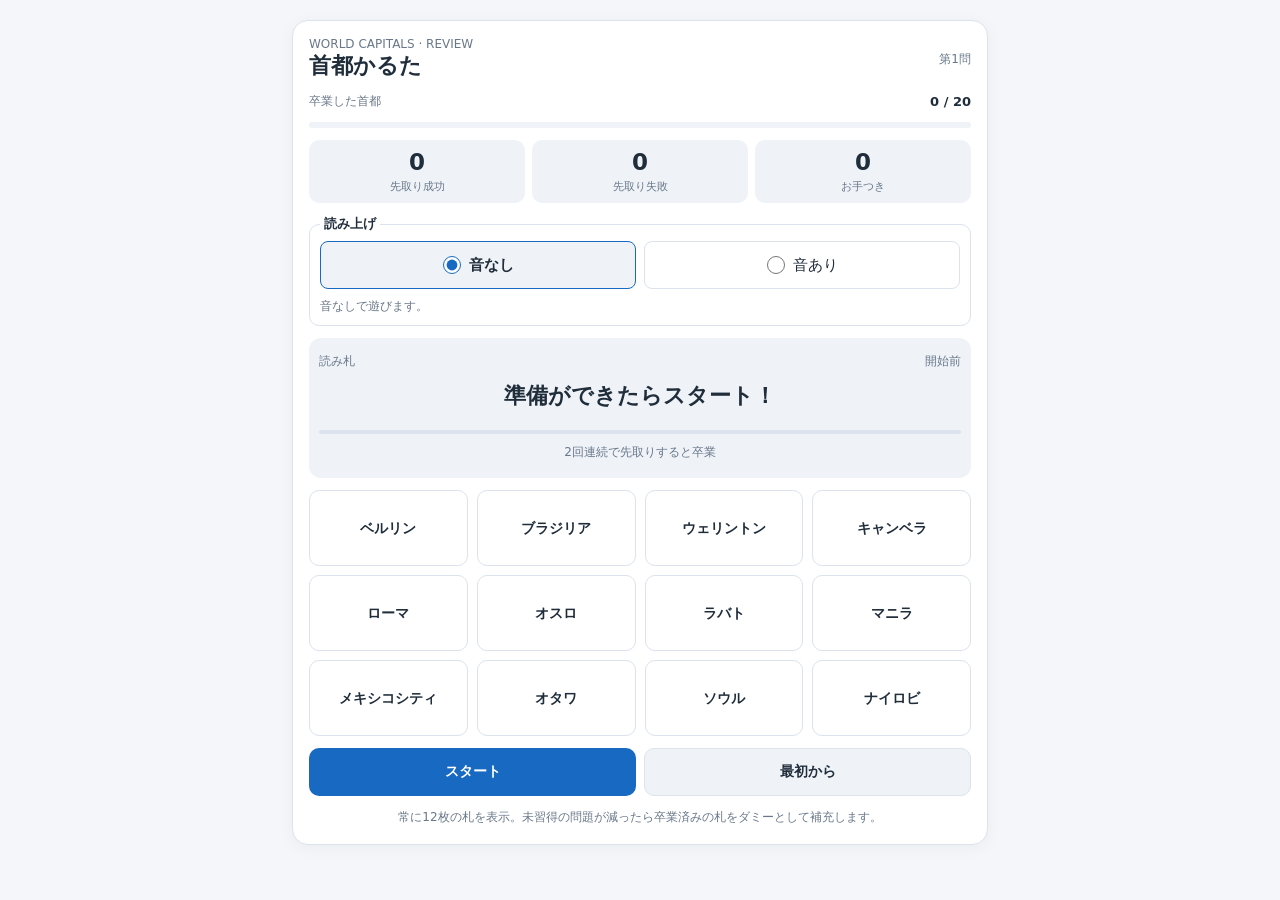
==== commit c41274d3: "Separate reusable question data from karuta learning state and logic" ====
--- a/capital-karuta.html
+++ b/capital-karuta.html
@@ -26,6 +26,7 @@
   <div class="muted footer-note">常に12枚の札を表示。未習得の問題が減ったら卒業済みの札をダミーとして補充します。</div>
 </div>
 </main>
+<script src="data/capitals.js"></script>
 <script src="capital-karuta.js"></script>
 </body>
 </html>
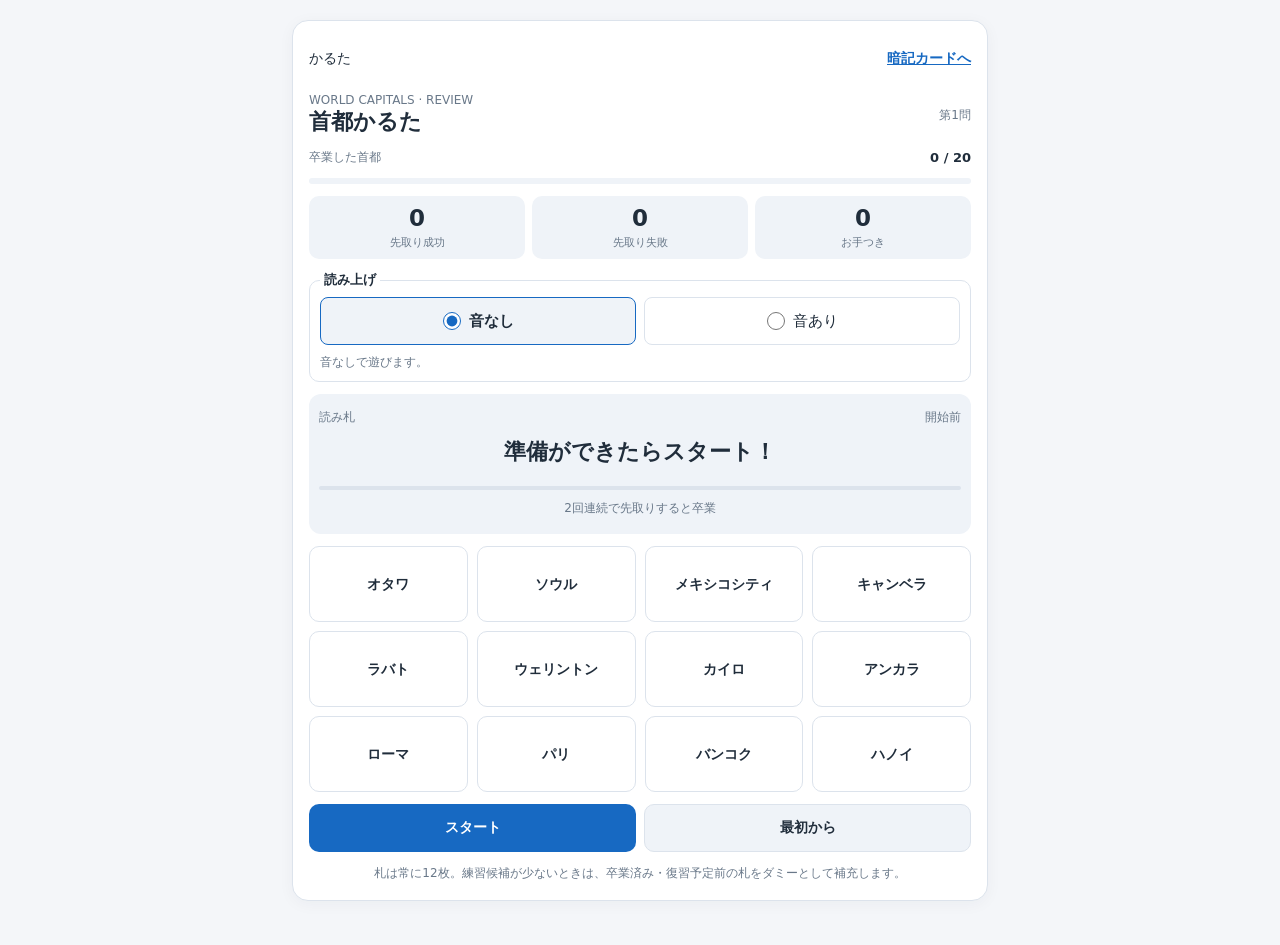
==== commit f8d60a74: "Add swipe flashcards with persistent spaced review and karuta integration" ====
--- a/capital-karuta.html
+++ b/capital-karuta.html
@@ -9,6 +9,8 @@
 <body>
 <main>
 <div class="panel">
+  <nav class="study-nav" aria-label="学習方法"><span aria-current="page">かるた</span><a href="flashcards.html">暗記カードへ</a></nav>
+  <p id="learning-notice" class="muted hidden" role="status"></p>
   <div class="top"><div><div class="muted">WORLD CAPITALS · REVIEW</div><div class="heading">首都かるた</div></div><div class="muted" id="turn">第1問</div></div>
   <div class="spread"><span class="muted">卒業した首都</span><strong id="mastered" class="text-small">0 / 20</strong></div>
   <div class="track"><div id="progress"></div></div>
@@ -21,12 +23,14 @@
     </div>
     <p class="muted" id="sound-status" role="status" aria-live="polite">音なしで遊びます。</p>
   </fieldset>
+  <button type="button" class="btn hidden" id="practice-all">全問で練習する</button>
   <div id="play" class="play-layout"><div class="reader"><div class="spread"><span class="muted">読み札</span><span class="muted" id="clock">開始前</span></div><div class="sentence" id="sentence">準備ができたらスタート！</div><div class="clockline"><div id="timefill"></div></div><div class="status" id="status" aria-live="polite">2回連続で先取りすると卒業</div></div><div class="cards" id="cards"></div><div class="buttons"><button class="btn primary" id="start">スタート</button><button class="btn" id="reset">最初から</button></div></div>
-  <div id="finish" class="results hidden"><div class="trophy">🏆</div><div class="result-heading">全20か国を卒業！</div><div id="summary" class="result-summary"></div><button class="btn primary" id="again">もう一度遊ぶ</button></div>
-  <div class="muted footer-note">常に12枚の札を表示。未習得の問題が減ったら卒業済みの札をダミーとして補充します。</div>
+  <div id="finish" class="results hidden"><div class="trophy">🏆</div><div class="result-heading" id="finish-title">全20か国を卒業！</div><div id="summary" class="result-summary"></div><button class="btn primary" id="again">もう一度遊ぶ</button></div>
+  <div class="muted footer-note">札は常に12枚。練習候補が少ないときは、卒業済み・復習予定前の札をダミーとして補充します。</div>
 </div>
 </main>
 <script src="data/capitals.js"></script>
+<script src="learning.js"></script>
 <script src="capital-karuta.js"></script>
 </body>
 </html>
--- a/capital-karuta.css
+++ b/capital-karuta.css
@@ -66,3 +66,7 @@
 .sound-options input{width:18px;height:18px;margin:0;accent-color:var(--accent)}
 .sound-settings p{margin:8px 0 0;line-height:1.5}
 .sound-options label:has(input:disabled){opacity:.5;cursor:default}
+
+.study-nav{display:flex;align-items:center;justify-content:space-between;gap:12px;font-size:14px}
+.study-nav a{display:flex;align-items:center;min-height:44px;color:var(--accent);font-weight:700}
+.study-nav a:focus-visible{outline:3px solid var(--accent);outline-offset:3px}
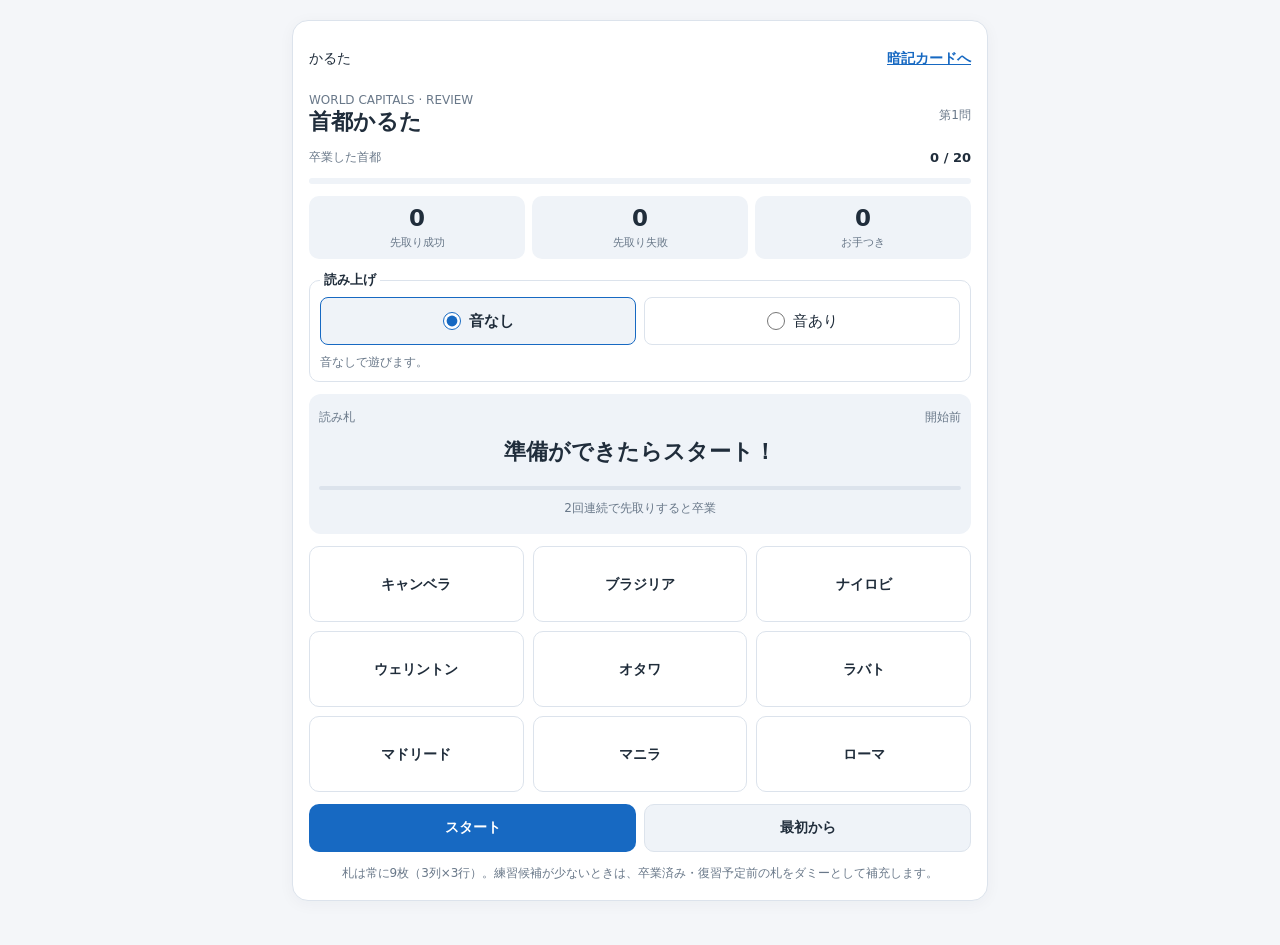
==== commit e0ff2a29: "Use nine karuta tiles in a three-by-three grid" ====
--- a/capital-karuta.html
+++ b/capital-karuta.html
@@ -26,7 +26,7 @@
   <button type="button" class="btn hidden" id="practice-all">全問で練習する</button>
   <div id="play" class="play-layout"><div class="reader"><div class="spread"><span class="muted">読み札</span><span class="muted" id="clock">開始前</span></div><div class="sentence" id="sentence">準備ができたらスタート！</div><div class="clockline"><div id="timefill"></div></div><div class="status" id="status" aria-live="polite">2回連続で先取りすると卒業</div></div><div class="cards" id="cards"></div><div class="buttons"><button class="btn primary" id="start">スタート</button><button class="btn" id="reset">最初から</button></div></div>
   <div id="finish" class="results hidden"><div class="trophy">🏆</div><div class="result-heading" id="finish-title">全20か国を卒業！</div><div id="summary" class="result-summary"></div><button class="btn primary" id="again">もう一度遊ぶ</button></div>
-  <div class="muted footer-note">札は常に12枚。練習候補が少ないときは、卒業済み・復習予定前の札をダミーとして補充します。</div>
+  <div class="muted footer-note">札は常に9枚（3列×3行）。練習候補が少ないときは、卒業済み・復習予定前の札をダミーとして補充します。</div>
 </div>
 </main>
 <script src="data/capitals.js"></script>
--- a/capital-karuta.css
+++ b/capital-karuta.css
@@ -12,7 +12,7 @@
 .reader{background:var(--panel);border-radius:12px;padding:14px 10px;text-align:center;display:grid;gap:9px;min-height:140px;align-content:center}.sentence{font-size:clamp(17px,4vw,22px);font-weight:750;line-height:1.5;min-height:42px;overflow-wrap:anywhere}.clockline{height:4px;background:var(--border);border-radius:8px;overflow:hidden}.clockline>div{height:100%;width:0;background:var(--green)}.status{color:var(--muted);font-size:12px;min-height:20px;line-height:1.5}
 .cards{display:grid;grid-template-columns:repeat(3,minmax(0,1fr));gap:7px}.tile{font:inherit;color:var(--text);background:var(--card);border:1px solid var(--border);border-radius:10px;padding:8px 6px;min-width:0;min-height:68px;line-height:1.3;font-size:14px;font-weight:650;overflow-wrap:anywhere;cursor:pointer;touch-action:manipulation}.tile:disabled{cursor:default}.tile:not(:disabled):active{transform:scale(.97)}.tile.bad{border-color:#c9694e;background:#cd694b2e}.tile.good{border:2px solid var(--green);background:#16a76524}.tile.bye{border:2px solid var(--green);background:#16a76535}
 .buttons{display:flex;gap:8px}.btn{flex:1;min-width:0;min-height:48px;touch-action:manipulation;font:inherit;font-weight:700;font-size:14px;padding:12px 8px;border-radius:10px;border:1px solid var(--border);background:var(--panel);color:var(--text);cursor:pointer}.btn.primary{background:var(--accent);color:#fff;border-color:transparent}.btn:disabled{opacity:.45;cursor:default}.hidden{display:none!important}.results{text-align:center;padding:18px 8px;display:grid;gap:12px}
-@media(min-width:550px){.cards{grid-template-columns:repeat(4,minmax(0,1fr));gap:9px}.tile{min-height:76px}}@media(prefers-color-scheme:dark){:root{color-scheme:dark;--bg:#111820;--card:#1d2731;--panel:#283541;--text:#edf3fa;--muted:#b2c0cb;--border:#40505e;--accent:#377fd3;--green:#4cce99}}
+@media(min-width:550px){.cards{grid-template-columns:repeat(3,minmax(0,1fr));gap:9px}.tile{min-height:76px}}@media(prefers-color-scheme:dark){:root{color-scheme:dark;--bg:#111820;--card:#1d2731;--panel:#283541;--text:#edf3fa;--muted:#b2c0cb;--border:#40505e;--accent:#377fd3;--green:#4cce99}}
 .text-small{font-size:13px}
 .play-layout{display:grid;gap:12px}
 .trophy{font-size:36px}
